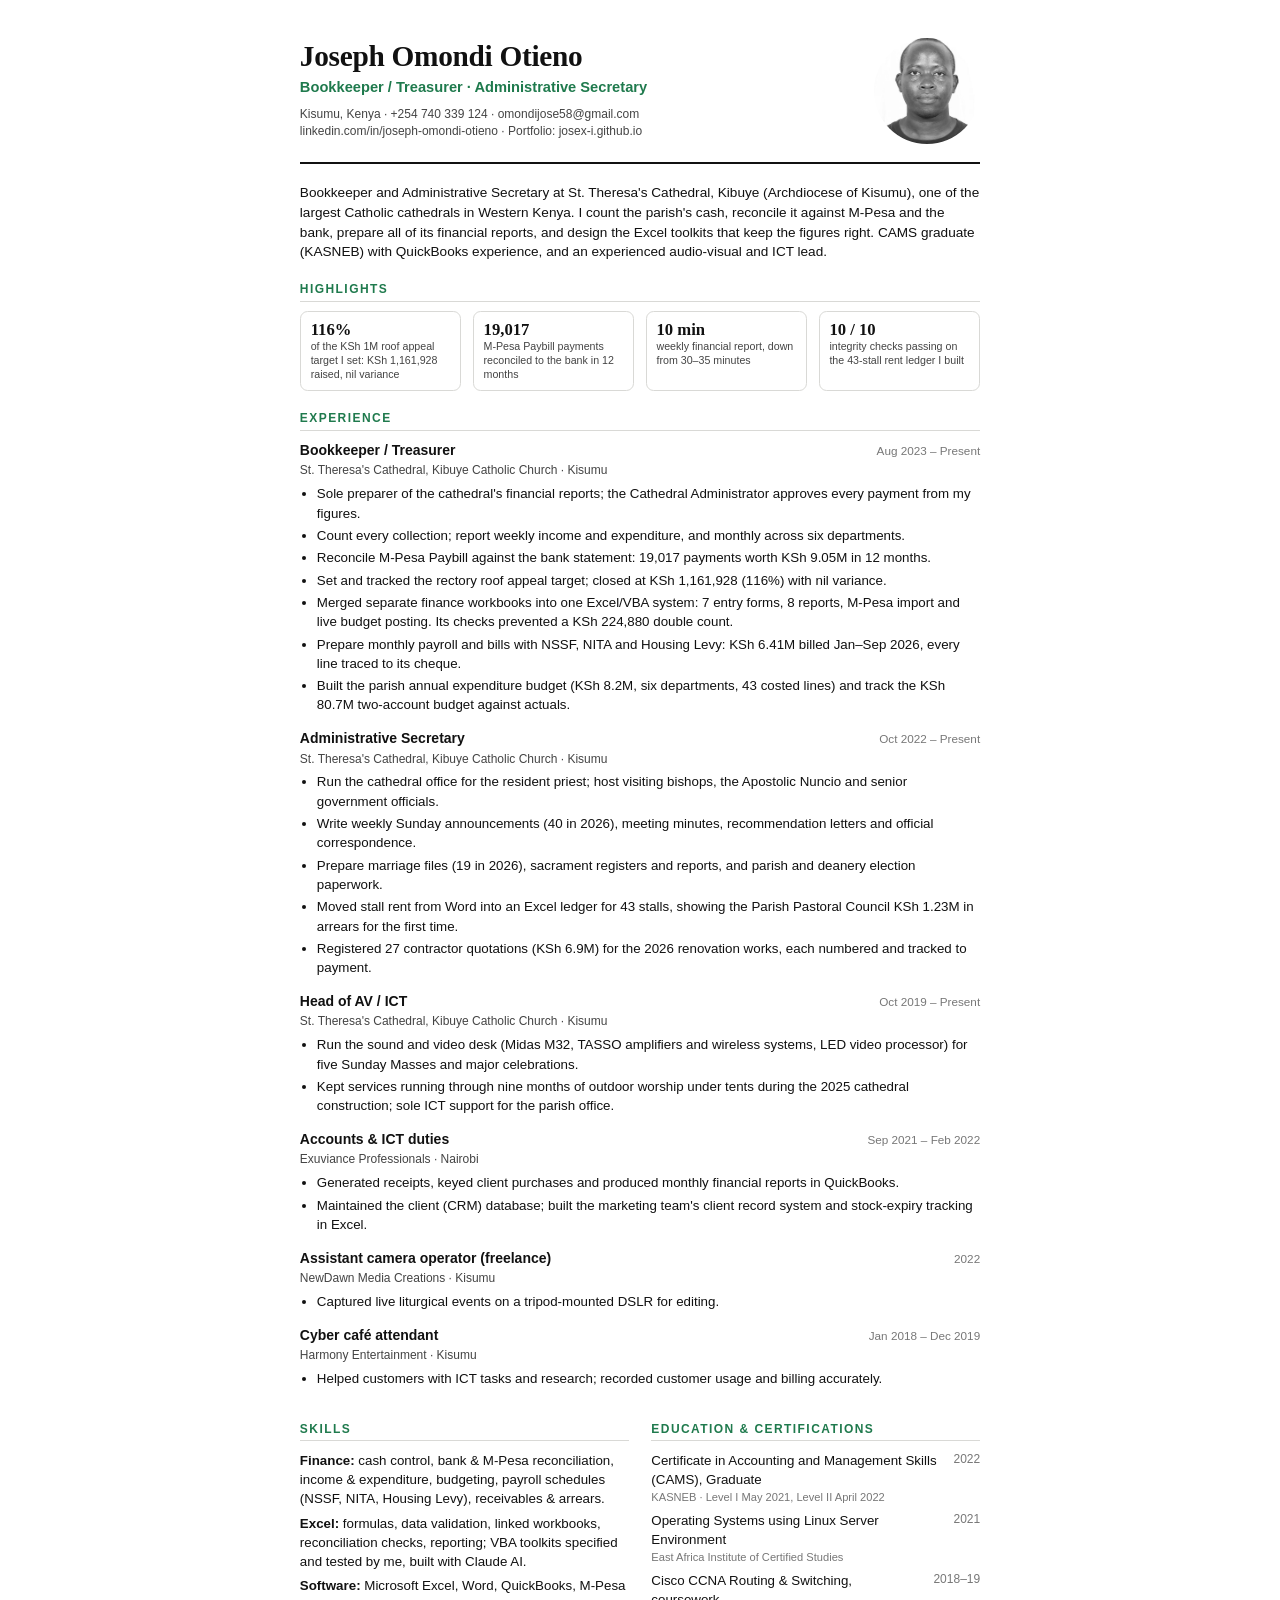
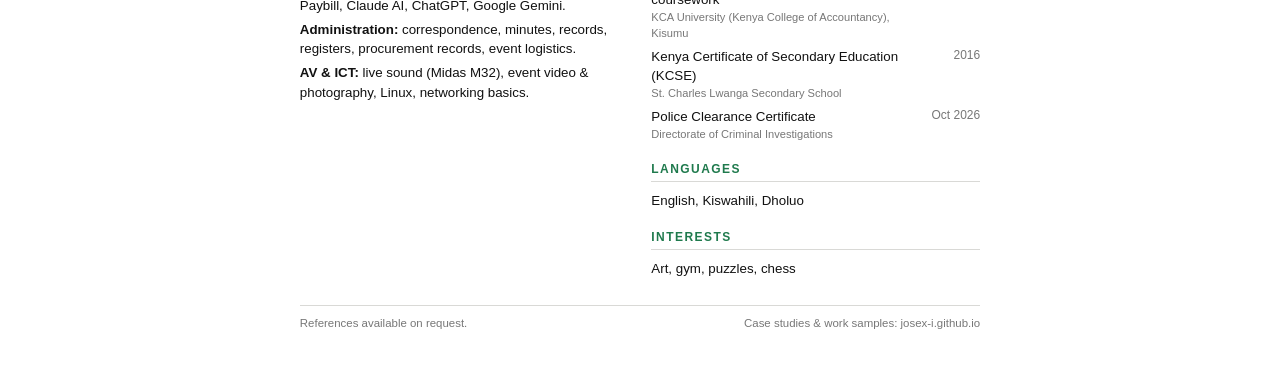
==== cv.html @ c9ea1229 "Add up-to-date CV, clear hero title, real headshot; lighter images and phone animation Co-Authored-B" ====
<!doctype html>
<html lang="en">
<head>
<meta charset="utf-8" />
<meta name="viewport" content="width=device-width, initial-scale=1" />
<meta name="robots" content="noindex" />
<title>Joseph Omondi Otieno · CV</title>
<style>
  /* Printable two-page A4 CV. Edit the text below, then re-create the PDF (see README). */
  @page { size: A4; margin: 15mm 16mm; }
  :root { --ink: #111; --ink-2: #444; --ink-3: #777; --line: #d9d9d6; --accent: #1f7a4d; }
  * { box-sizing: border-box; }
  body { margin: 0; background: #fff; color: var(--ink); font: 10pt/1.45 "Segoe UI", Calibri, Arial, sans-serif; }
  .page { max-width: 180mm; margin: 0 auto; padding: 10mm 0; }
  @media print { .page { padding: 0; } }
  header { display: grid; grid-template-columns: 1fr auto; gap: 6mm; align-items: center; border-bottom: 2px solid var(--ink); padding-bottom: 5mm; margin-bottom: 5mm; }
  h1 { font: 700 22pt/1.05 Georgia, "Times New Roman", serif; margin: 0 0 1.5mm; letter-spacing: -.01em; }
  .role { font-size: 11pt; font-weight: 600; color: var(--accent); margin: 0 0 2mm; }
  .contact { font-size: 9pt; color: var(--ink-2); margin: 0; }
  .contact a { color: inherit; text-decoration: none; }
  header img { width: 28mm; height: 28mm; object-fit: cover; border-radius: 50%; filter: grayscale(1); }
  h2 { font: 700 9pt/1 "Segoe UI", Arial, sans-serif; letter-spacing: .12em; text-transform: uppercase; color: var(--accent); margin: 5.5mm 0 2.5mm; padding-bottom: 1.5mm; border-bottom: 1px solid var(--line); }
  p { margin: 0 0 2mm; }
  .summary { font-size: 10.2pt; }
  .highlights { display: grid; grid-template-columns: repeat(4, 1fr); gap: 3mm; margin: 0; padding: 0; list-style: none; }
  .highlights li { border: 1px solid var(--line); border-radius: 2mm; padding: 2.2mm 2.6mm; }
  .highlights b { display: block; font: 700 12.5pt Georgia, serif; }
  .highlights span { font-size: 8pt; color: var(--ink-2); line-height: 1.3; display: block; }
  .job { margin-bottom: 3.6mm; break-inside: avoid; }
  .job__head { display: flex; justify-content: space-between; gap: 4mm; align-items: baseline; }
  .job h3 { font-size: 10.5pt; margin: 0; }
  .job .when { font-size: 8.8pt; color: var(--ink-3); white-space: nowrap; }
  .job .org { font-size: 9pt; color: var(--ink-2); margin: .5mm 0 1.2mm; }
  ul.points { margin: 0; padding-left: 4.5mm; }
  ul.points li { margin-bottom: .8mm; }
  .two { display: grid; grid-template-columns: 1fr 1fr; gap: 6mm; }
  .skills { margin: 0; padding: 0; list-style: none; }
  .skills li { margin-bottom: 1.3mm; }
  .skills b { font-weight: 600; }
  .edu li { display: flex; justify-content: space-between; gap: 4mm; margin-bottom: 1.4mm; }
  .edu { margin: 0; padding: 0; list-style: none; }
  .edu small { color: var(--ink-3); display: block; }
  .edu .yr { color: var(--ink-3); white-space: nowrap; font-size: 9pt; }
  .foot { margin-top: 5mm; font-size: 8.6pt; color: var(--ink-3); border-top: 1px solid var(--line); padding-top: 2.5mm; display: flex; justify-content: space-between; gap: 4mm; }
  .pb { break-before: page; }
</style>
</head>
<body>
<div class="page">
  <header>
    <div>
      <h1>Joseph Omondi Otieno</h1>
      <p class="role">Bookkeeper / Treasurer · Administrative Secretary</p>
      <p class="contact">Kisumu, Kenya · <a href="tel:+254740339124">+254 740 339 124</a> · <a href="mailto:omondijose58@gmail.com">omondijose58@gmail.com</a><br>
        <a href="https://www.linkedin.com/in/joseph-omondi-otieno">linkedin.com/in/joseph-omondi-otieno</a> · Portfolio: <a href="https://josex-i.github.io">josex-i.github.io</a></p>
    </div>
    <img src="assets/photos/headshot.jpg" alt="Joseph Omondi Otieno" />
  </header>

  <p class="summary">Bookkeeper and Administrative Secretary at St. Theresa's Cathedral, Kibuye (Archdiocese of Kisumu), one of the largest Catholic cathedrals in Western Kenya. I count the parish's cash, reconcile it against M-Pesa and the bank, prepare all of its financial reports, and design the Excel toolkits that keep the figures right. CAMS graduate (KASNEB) with QuickBooks experience, and an experienced audio-visual and ICT lead.</p>

  <h2>Highlights</h2>
  <ul class="highlights">
    <li><b>116%</b><span>of the KSh 1M roof appeal target I set: KSh 1,161,928 raised, nil variance</span></li>
    <li><b>19,017</b><span>M-Pesa Paybill payments reconciled to the bank in 12 months</span></li>
    <li><b>10 min</b><span>weekly financial report, down from 30–35 minutes</span></li>
    <li><b>10 / 10</b><span>integrity checks passing on the 43-stall rent ledger I built</span></li>
  </ul>

  <h2>Experience</h2>
  <div class="job">
    <div class="job__head"><h3>Bookkeeper / Treasurer</h3><span class="when">Aug 2023 – Present</span></div>
    <div class="org">St. Theresa's Cathedral, Kibuye Catholic Church · Kisumu</div>
    <ul class="points">
      <li>Sole preparer of the cathedral's financial reports; the Cathedral Administrator approves every payment from my figures.</li>
      <li>Count every collection; report weekly income and expenditure, and monthly across six departments.</li>
      <li>Reconcile M-Pesa Paybill against the bank statement: 19,017 payments worth KSh 9.05M in 12 months.</li>
      <li>Set and tracked the rectory roof appeal target; closed at KSh 1,161,928 (116%) with nil variance.</li>
      <li>Merged separate finance workbooks into one Excel/VBA system: 7 entry forms, 8 reports, M-Pesa import and live budget posting. Its checks prevented a KSh 224,880 double count.</li>
      <li>Prepare monthly payroll and bills with NSSF, NITA and Housing Levy: KSh 6.41M billed Jan–Sep 2026, every line traced to its cheque.</li>
      <li>Built the parish annual expenditure budget (KSh 8.2M, six departments, 43 costed lines) and track the KSh 80.7M two-account budget against actuals.</li>
    </ul>
  </div>
  <div class="job">
    <div class="job__head"><h3>Administrative Secretary</h3><span class="when">Oct 2022 – Present</span></div>
    <div class="org">St. Theresa's Cathedral, Kibuye Catholic Church · Kisumu</div>
    <ul class="points">
      <li>Run the cathedral office for the resident priest; host visiting bishops, the Apostolic Nuncio and senior government officials.</li>
      <li>Write weekly Sunday announcements (40 in 2026), meeting minutes, recommendation letters and official correspondence.</li>
      <li>Prepare marriage files (19 in 2026), sacrament registers and reports, and parish and deanery election paperwork.</li>
      <li>Moved stall rent from Word into an Excel ledger for 43 stalls, showing the Parish Pastoral Council KSh 1.23M in arrears for the first time.</li>
      <li>Registered 27 contractor quotations (KSh 6.9M) for the 2026 renovation works, each numbered and tracked to payment.</li>
    </ul>
  </div>
  <div class="job">
    <div class="job__head"><h3>Head of AV / ICT</h3><span class="when">Oct 2019 – Present</span></div>
    <div class="org">St. Theresa's Cathedral, Kibuye Catholic Church · Kisumu</div>
    <ul class="points">
      <li>Run the sound and video desk (Midas M32, TASSO amplifiers and wireless systems, LED video processor) for five Sunday Masses and major celebrations.</li>
      <li>Kept services running through nine months of outdoor worship under tents during the 2025 cathedral construction; sole ICT support for the parish office.</li>
    </ul>
  </div>

  <div class="job">
    <div class="job__head"><h3>Accounts &amp; ICT duties</h3><span class="when">Sep 2021 – Feb 2022</span></div>
    <div class="org">Exuviance Professionals · Nairobi</div>
    <ul class="points">
      <li>Generated receipts, keyed client purchases and produced monthly financial reports in QuickBooks.</li>
      <li>Maintained the client (CRM) database; built the marketing team's client record system and stock-expiry tracking in Excel.</li>
    </ul>
  </div>
  <div class="job">
    <div class="job__head"><h3>Assistant camera operator (freelance)</h3><span class="when">2022</span></div>
    <div class="org">NewDawn Media Creations · Kisumu</div>
    <ul class="points"><li>Captured live liturgical events on a tripod-mounted DSLR for editing.</li></ul>
  </div>
  <div class="job">
    <div class="job__head"><h3>Cyber café attendant</h3><span class="when">Jan 2018 – Dec 2019</span></div>
    <div class="org">Harmony Entertainment · Kisumu</div>
    <ul class="points"><li>Helped customers with ICT tasks and research; recorded customer usage and billing accurately.</li></ul>
  </div>

  <div class="two">
    <div>
      <h2>Skills</h2>
      <ul class="skills">
        <li><b>Finance:</b> cash control, bank &amp; M-Pesa reconciliation, income &amp; expenditure, budgeting, payroll schedules (NSSF, NITA, Housing Levy), receivables &amp; arrears.</li>
        <li><b>Excel:</b> formulas, data validation, linked workbooks, reconciliation checks, reporting; VBA toolkits specified and tested by me, built with Claude AI.</li>
        <li><b>Software:</b> Microsoft Excel, Word, QuickBooks, M-Pesa Paybill, Claude AI, ChatGPT, Google Gemini.</li>
        <li><b>Administration:</b> correspondence, minutes, records, registers, procurement records, event logistics.</li>
        <li><b>AV &amp; ICT:</b> live sound (Midas M32), event video &amp; photography, Linux, networking basics.</li>
      </ul>
    </div>
    <div>
      <h2>Education &amp; certifications</h2>
      <ul class="edu">
        <li><span>Certificate in Accounting and Management Skills (CAMS), Graduate<small>KASNEB · Level I May 2021, Level II April 2022</small></span><span class="yr">2022</span></li>
        <li><span>Operating Systems using Linux Server Environment<small>East Africa Institute of Certified Studies</small></span><span class="yr">2021</span></li>
        <li><span>Cisco CCNA Routing &amp; Switching, coursework<small>KCA University (Kenya College of Accountancy), Kisumu</small></span><span class="yr">2018–19</span></li>
        <li><span>Kenya Certificate of Secondary Education (KCSE)<small>St. Charles Lwanga Secondary School</small></span><span class="yr">2016</span></li>
        <li><span>Police Clearance Certificate<small>Directorate of Criminal Investigations</small></span><span class="yr">Oct 2026</span></li>
      </ul>
      <h2>Languages</h2>
      <p>English, Kiswahili, Dholuo</p>
      <h2>Interests</h2>
      <p>Art, gym, puzzles, chess</p>
    </div>
  </div>

  <div class="foot"><span>References available on request.</span><span>Case studies &amp; work samples: josex-i.github.io</span></div>
</div>
</body>
</html>
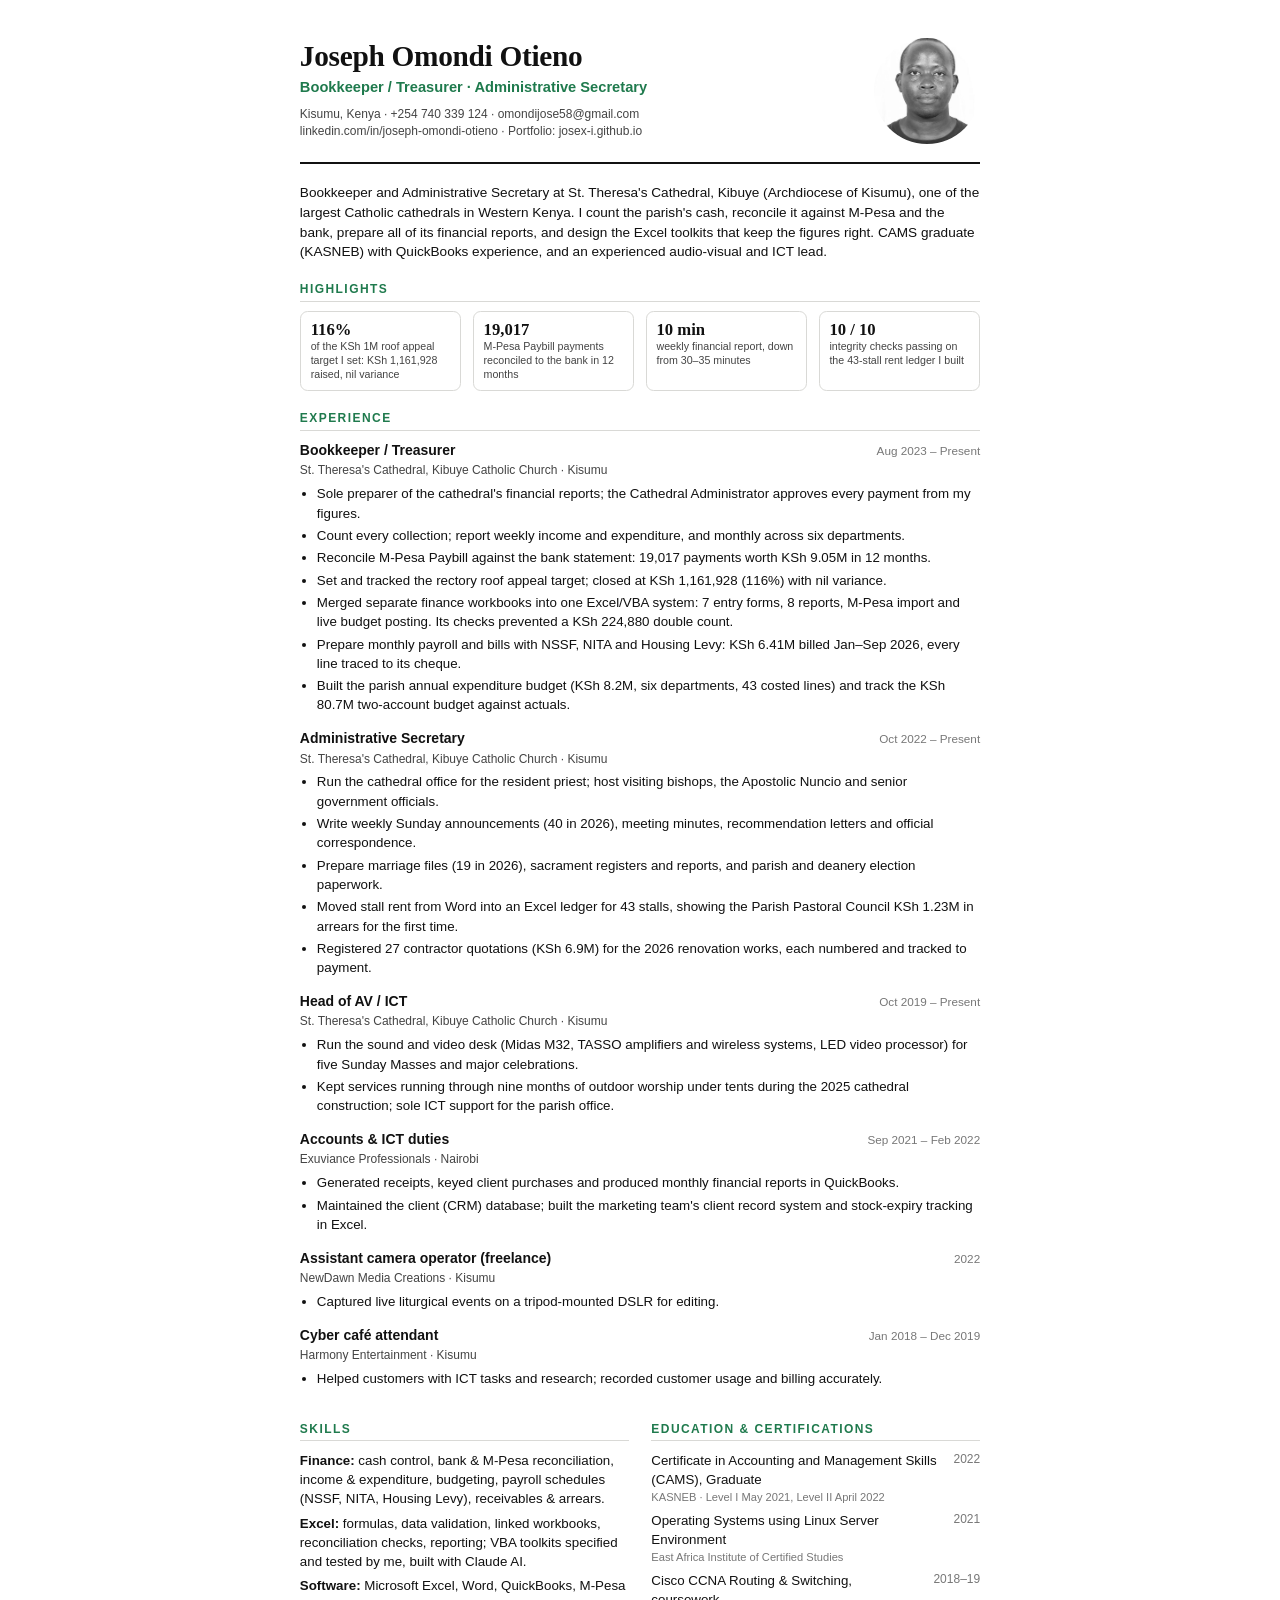
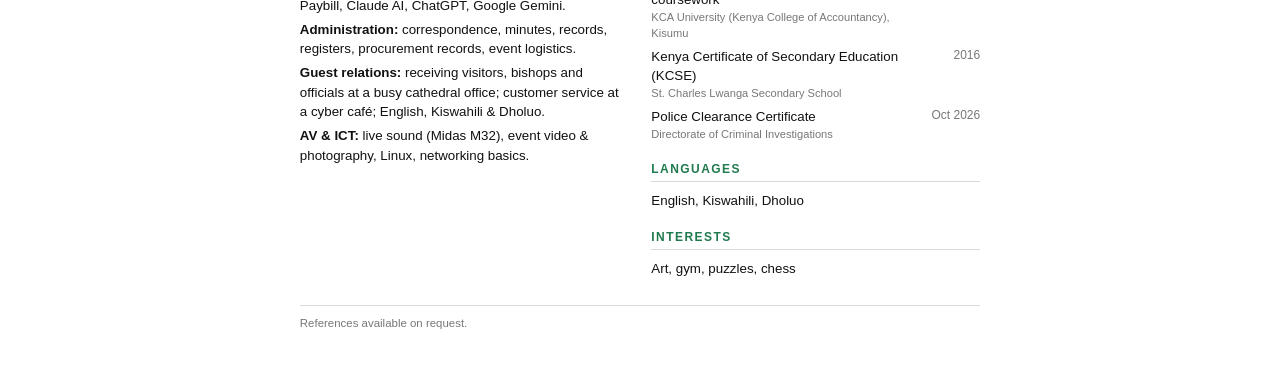
==== commit 2c85eebd: "feat: tailored CV page and version CVs Co-Authored-By: Claude Opus 5.5 <noreply@anthropic.com>" ====
--- a/cv.html
+++ b/cv.html
@@ -6,7 +6,8 @@
 <meta name="robots" content="noindex" />
 <title>Joseph Omondi Otieno · CV</title>
 <style>
-  /* Printable two-page A4 CV. Edit the text below, then re-create the PDF (see README). */
+  /* Printable two-page A4 CV. Edit the text below, then re-create the PDFs (see README).
+     data-for="..." = which tailored versions (?for=ID) show that block; no data-for = every version. */
   @page { size: A4; margin: 15mm 16mm; }
   :root { --ink: #111; --ink-2: #444; --ink-3: #777; --line: #d9d9d6; --accent: #1f7a4d; }
   * { box-sizing: border-box; }
@@ -50,25 +51,25 @@
   <header>
     <div>
       <h1>Joseph Omondi Otieno</h1>
-      <p class="role">Bookkeeper / Treasurer · Administrative Secretary</p>
+      <p class="role" id="cv-role">Bookkeeper / Treasurer · Administrative Secretary</p>
       <p class="contact">Kisumu, Kenya · <a href="tel:+254740339124">+254 740 339 124</a> · <a href="mailto:omondijose58@gmail.com">omondijose58@gmail.com</a><br>
         <a href="https://www.linkedin.com/in/joseph-omondi-otieno">linkedin.com/in/joseph-omondi-otieno</a> · Portfolio: <a href="https://josex-i.github.io">josex-i.github.io</a></p>
     </div>
     <img src="assets/photos/headshot.jpg" alt="Joseph Omondi Otieno" />
   </header>
 
-  <p class="summary">Bookkeeper and Administrative Secretary at St. Theresa's Cathedral, Kibuye (Archdiocese of Kisumu), one of the largest Catholic cathedrals in Western Kenya. I count the parish's cash, reconcile it against M-Pesa and the bank, prepare all of its financial reports, and design the Excel toolkits that keep the figures right. CAMS graduate (KASNEB) with QuickBooks experience, and an experienced audio-visual and ICT lead.</p>
+  <p class="summary" id="cv-summary">Bookkeeper and Administrative Secretary at St. Theresa's Cathedral, Kibuye (Archdiocese of Kisumu), one of the largest Catholic cathedrals in Western Kenya. I count the parish's cash, reconcile it against M-Pesa and the bank, prepare all of its financial reports, and design the Excel toolkits that keep the figures right. CAMS graduate (KASNEB) with QuickBooks experience, and an experienced audio-visual and ICT lead.</p>
 
-  <h2>Highlights</h2>
-  <ul class="highlights">
-    <li><b>116%</b><span>of the KSh 1M roof appeal target I set: KSh 1,161,928 raised, nil variance</span></li>
-    <li><b>19,017</b><span>M-Pesa Paybill payments reconciled to the bank in 12 months</span></li>
-    <li><b>10 min</b><span>weekly financial report, down from 30–35 minutes</span></li>
-    <li><b>10 / 10</b><span>integrity checks passing on the 43-stall rent ledger I built</span></li>
+  <h2 id="cv-highlights-title">Highlights</h2>
+  <ul class="highlights" id="cv-highlights">
+    <li data-for="finance"><b>116%</b><span>of the KSh 1M roof appeal target I set: KSh 1,161,928 raised, nil variance</span></li>
+    <li data-for="finance admin"><b>19,017</b><span>M-Pesa Paybill payments reconciled to the bank in 12 months</span></li>
+    <li data-for="finance admin"><b>10 min</b><span>weekly financial report, down from 30–35 minutes</span></li>
+    <li data-for="finance"><b>10 / 10</b><span>integrity checks passing on the 43-stall rent ledger I built</span></li>
   </ul>
 
   <h2>Experience</h2>
-  <div class="job">
+  <div class="job" data-for="finance admin">
     <div class="job__head"><h3>Bookkeeper / Treasurer</h3><span class="when">Aug 2023 – Present</span></div>
     <div class="org">St. Theresa's Cathedral, Kibuye Catholic Church · Kisumu</div>
     <ul class="points">
@@ -81,7 +82,7 @@
       <li>Built the parish annual expenditure budget (KSh 8.2M, six departments, 43 costed lines) and track the KSh 80.7M two-account budget against actuals.</li>
     </ul>
   </div>
-  <div class="job">
+  <div class="job" data-for="admin guest finance">
     <div class="job__head"><h3>Administrative Secretary</h3><span class="when">Oct 2022 – Present</span></div>
     <div class="org">St. Theresa's Cathedral, Kibuye Catholic Church · Kisumu</div>
     <ul class="points">
@@ -92,7 +93,7 @@
       <li>Registered 27 contractor quotations (KSh 6.9M) for the 2026 renovation works, each numbered and tracked to payment.</li>
     </ul>
   </div>
-  <div class="job">
+  <div class="job" data-for="stage it">
     <div class="job__head"><h3>Head of AV / ICT</h3><span class="when">Oct 2019 – Present</span></div>
     <div class="org">St. Theresa's Cathedral, Kibuye Catholic Church · Kisumu</div>
     <ul class="points">
@@ -101,7 +102,7 @@
     </ul>
   </div>
 
-  <div class="job">
+  <div class="job" data-for="finance it admin">
     <div class="job__head"><h3>Accounts &amp; ICT duties</h3><span class="when">Sep 2021 – Feb 2022</span></div>
     <div class="org">Exuviance Professionals · Nairobi</div>
     <ul class="points">
@@ -109,12 +110,12 @@
       <li>Maintained the client (CRM) database; built the marketing team's client record system and stock-expiry tracking in Excel.</li>
     </ul>
   </div>
-  <div class="job">
+  <div class="job" data-for="stage">
     <div class="job__head"><h3>Assistant camera operator (freelance)</h3><span class="when">2022</span></div>
     <div class="org">NewDawn Media Creations · Kisumu</div>
     <ul class="points"><li>Captured live liturgical events on a tripod-mounted DSLR for editing.</li></ul>
   </div>
-  <div class="job">
+  <div class="job" data-for="it guest">
     <div class="job__head"><h3>Cyber café attendant</h3><span class="when">Jan 2018 – Dec 2019</span></div>
     <div class="org">Harmony Entertainment · Kisumu</div>
     <ul class="points"><li>Helped customers with ICT tasks and research; recorded customer usage and billing accurately.</li></ul>
@@ -124,11 +125,12 @@
     <div>
       <h2>Skills</h2>
       <ul class="skills">
-        <li><b>Finance:</b> cash control, bank &amp; M-Pesa reconciliation, income &amp; expenditure, budgeting, payroll schedules (NSSF, NITA, Housing Levy), receivables &amp; arrears.</li>
-        <li><b>Excel:</b> formulas, data validation, linked workbooks, reconciliation checks, reporting; VBA toolkits specified and tested by me, built with Claude AI.</li>
+        <li data-for="finance admin"><b>Finance:</b> cash control, bank &amp; M-Pesa reconciliation, income &amp; expenditure, budgeting, payroll schedules (NSSF, NITA, Housing Levy), receivables &amp; arrears.</li>
+        <li data-for="finance admin it"><b>Excel:</b> formulas, data validation, linked workbooks, reconciliation checks, reporting; VBA toolkits specified and tested by me, built with Claude AI.</li>
         <li><b>Software:</b> Microsoft Excel, Word, QuickBooks, M-Pesa Paybill, Claude AI, ChatGPT, Google Gemini.</li>
-        <li><b>Administration:</b> correspondence, minutes, records, registers, procurement records, event logistics.</li>
-        <li><b>AV &amp; ICT:</b> live sound (Midas M32), event video &amp; photography, Linux, networking basics.</li>
+        <li data-for="admin guest finance"><b>Administration:</b> correspondence, minutes, records, registers, procurement records, event logistics.</li>
+        <li data-for="guest"><b>Guest relations:</b> receiving visitors, bishops and officials at a busy cathedral office; customer service at a cyber café; English, Kiswahili &amp; Dholuo.</li>
+        <li data-for="stage it guest"><b>AV &amp; ICT:</b> live sound (Midas M32), event video &amp; photography, Linux, networking basics.</li>
       </ul>
     </div>
     <div>
@@ -147,7 +149,20 @@
     </div>
   </div>
 
-  <div class="foot"><span>References available on request.</span><span>Case studies &amp; work samples: josex-i.github.io</span></div>
+  <div class="foot"><span>References available on request.</span></div>
 </div>
+<script src="content.js"></script>
+<script src="versions.js"></script>
+<script>
+  // ?for=ID prints that version's CV: its headline and summary, and only the blocks tagged for it.
+  (function () {
+    const C = window.CONTENT || CONTENT, V = Versions.pickVersion(C, location.search);
+    if (!V) return;
+    document.getElementById("cv-role").textContent = V.heroTitle;
+    document.getElementById("cv-summary").textContent = V.intro;
+    document.querySelectorAll("[data-for]").forEach((el) => { if (!el.dataset.for.split(/\s+/).includes(V.id)) el.remove(); });
+    if (!document.querySelector("#cv-highlights li")) { document.getElementById("cv-highlights")?.remove(); document.getElementById("cv-highlights-title")?.remove(); }
+  })();
+</script>
 </body>
 </html>
